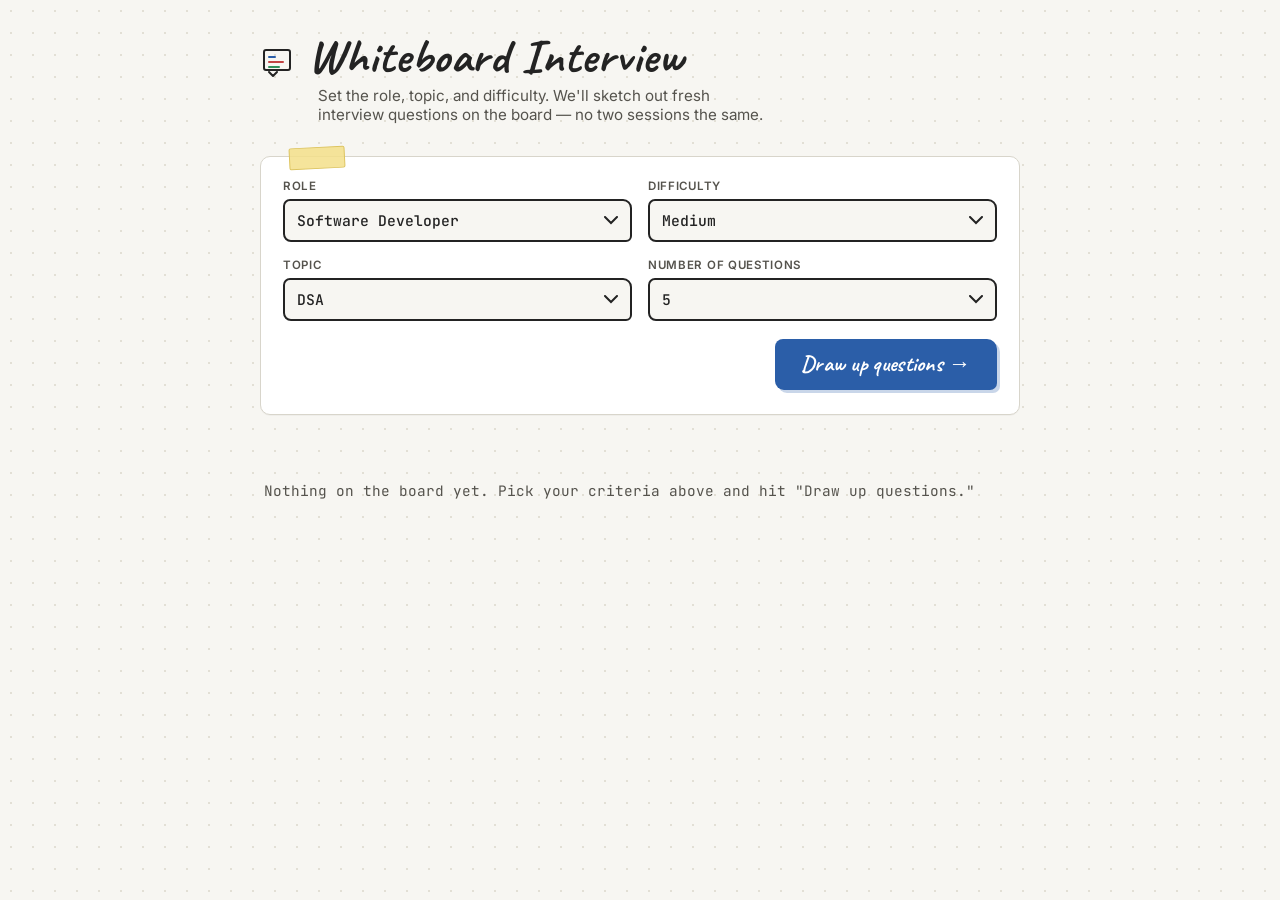
==== hey.html @ 367fd586 "Initial commit" ====
<!DOCTYPE html>
<html lang="en">
<head>
<meta charset="UTF-8">
<meta name="viewport" content="width=device-width, initial-scale=1.0">
<title>Whiteboard Interview — Question Generator</title>
<link rel="preconnect" href="https://fonts.googleapis.com">
<link href="https://fonts.googleapis.com/css2?family=Caveat:wght@500;700&family=JetBrains+Mono:wght@400;500;600&family=Inter:wght@400;500;600;700&display=swap" rel="stylesheet">
<link rel="stylesheet" href="hey2.css">
</head>
<body>
  <div class="board">
    <header>
      <svg width="34" height="34" viewBox="0 0 34 34" fill="none">
        <rect x="4" y="4" width="26" height="20" rx="2" stroke="#232323" stroke-width="2"/>
        <path d="M9 26 L13 30 L17 26" stroke="#232323" stroke-width="2" stroke-linecap="round" stroke-linejoin="round"/>
        <path d="M9 11 L15 11" stroke="#2b5ea8" stroke-width="2" stroke-linecap="round"/>
        <path d="M9 16 L23 16" stroke="#c14343" stroke-width="2" stroke-linecap="round"/>
        <path d="M9 21 L19 21" stroke="#2f8f5b" stroke-width="2" stroke-linecap="round"/>
      </svg>
      <h1>Whiteboard Interview</h1>
    </header>
    <p class="tagline">Set the role, topic, and difficulty. We'll sketch out fresh interview questions on the board — no two sessions the same.</p>

    <div class="panel">
      <div class="fields">
        <div class="field">
          <label for="role">Role</label>
          <select id="role">
            <option>Software Developer</option>
            <option>QA</option>
            <option>DevOps</option>
            <option>Frontend</option>
          </select>
        </div>
        <div class="field">
          <label for="difficulty">Difficulty</label>
          <select id="difficulty">
            <option>Easy</option>
            <option selected>Medium</option>
            <option>Hard</option>
          </select>
        </div>
        <div class="field">
          <label for="topic">Topic</label>
          <select id="topic">
            <option>DSA</option>
            <option>DBMS</option>
            <option>OOP</option>
            <option>OS</option>
            <option>CN</option>
          </select>
        </div>
        <div class="field">
          <label for="count">Number of questions</label>
          <select id="count">
            <option>5</option>
            <option>10</option>
            <option>15</option>
          </select>
        </div>
      </div>

      <div class="generate-row">
        <span id="status-msg"></span>
        <button id="generateBtn" type="button">Draw up questions →</button>
      </div>
    </div>

    <section class="results" id="results">
      <div class="empty-state">Nothing on the board yet. Pick your criteria above and hit "Draw up questions."</div>
    </section>

    <footer class="actions" id="actionsFooter" style="display:none;">
      <button class="eraser" id="eraseBtn" type="button">Wipe board clean</button>
    </footer>
  </div>

  <script src="hey4.js"></script>
  <script src="hey3.js"></script>
</body>
</html>
---- hey2.css ----
:root{
  --paper: #f7f6f2;
  --paper-edge: #eae8e1;
  --ink: #232323;
  --ink-soft: #55534d;
  --marker-blue: #2b5ea8;
  --marker-blue-soft: #e7edf6;
  --marker-green: #2f8f5b;
  --marker-green-soft: #e6f2ea;
  --marker-red: #c14343;
  --marker-red-soft: #f6e8e6;
  --sticky: #f4e08a;
  --sticky-edge: #ddc45f;
  --line: #d8d5cb;
}

* { box-sizing: border-box; }

@media (prefers-reduced-motion: reduce) {
  *, *::before, *::after { animation-duration: 0.001ms !important; transition-duration: 0.001ms !important; }
}

body {
  margin: 0;
  min-height: 100vh;
  background:
    radial-gradient(circle, #e2dfd5 1px, transparent 1px);
  background-size: 22px 22px;
  background-color: var(--paper);
  font-family: 'Inter', sans-serif;
  color: var(--ink);
  padding: 32px 16px 80px;
}

.board {
  max-width: 760px;
  margin: 0 auto;
}

header {
  display: flex;
  align-items: flex-end;
  gap: 14px;
  margin-bottom: 6px;
}

header svg { flex-shrink: 0; }

h1 {
  font-family: 'Caveat', cursive;
  font-weight: 700;
  font-size: 3rem;
  margin: 0;
  line-height: 1;
  color: var(--ink);
  letter-spacing: 0.5px;
}

.tagline {
  font-size: 0.95rem;
  color: var(--ink-soft);
  margin: 4px 0 32px 58px;
  max-width: 46ch;
}

.panel {
  background: #fff;
  border: 1.5px solid var(--line);
  border-radius: 10px;
  padding: 22px 22px 24px;
  box-shadow: 0 1px 0 rgba(0,0,0,0.03);
  position: relative;
}

.panel::before {
  content: "";
  position: absolute;
  top: -10px; left: 28px;
  width: 54px; height: 20px;
  background: rgba(244,224,138,0.85);
  border: 1px solid var(--sticky-edge);
  transform: rotate(-3deg);
  border-radius: 2px;
}

.fields {
  display: grid;
  grid-template-columns: repeat(2, 1fr);
  gap: 16px;
  margin-bottom: 8px;
}

.field label {
  display: block;
  font-size: 0.72rem;
  font-weight: 600;
  letter-spacing: 0.06em;
  text-transform: uppercase;
  color: var(--ink-soft);
  margin-bottom: 6px;
}

.field select {
  width: 100%;
  appearance: none;
  -webkit-appearance: none;
  background: var(--paper);
  border: 2px solid var(--ink);
  border-radius: 7px 9px 6px 8px;
  padding: 10px 34px 10px 12px;
  font-family: 'JetBrains Mono', monospace;
  font-size: 0.92rem;
  font-weight: 500;
  color: var(--ink);
  cursor: pointer;
  background-image: url("data:image/svg+xml,%3Csvg xmlns='http://www.w3.org/2000/svg' width='14' height='9' viewBox='0 0 14 9'%3E%3Cpath d='M1 1L7 7L13 1' stroke='%23232323' stroke-width='2' fill='none' stroke-linecap='round'/%3E%3C/svg%3E");
  background-repeat: no-repeat;
  background-position: right 12px center;
  transition: border-color 0.15s, transform 0.1s;
}

.field select:hover { border-color: var(--marker-blue); }
.field select:focus-visible {
  outline: 3px solid var(--marker-blue);
  outline-offset: 2px;
}

.generate-row {
  display: flex;
  justify-content: flex-end;
  align-items: center;
  gap: 10px;
  margin-top: 18px;
}

#status-msg {
  font-family: 'JetBrains Mono', monospace;
  font-size: 0.82rem;
  color: var(--marker-red);
}

button#generateBtn {
  font-family: 'Caveat', cursive;
  font-weight: 700;
  font-size: 1.4rem;
  color: #fff;
  background: var(--marker-blue);
  border: none;
  border-radius: 8px 10px 7px 9px;
  padding: 10px 26px 12px;
  cursor: pointer;
  letter-spacing: 0.3px;
  box-shadow: 3px 3px 0 rgba(43,94,168,0.25);
  transition: transform 0.12s ease, box-shadow 0.12s ease;
}

button#generateBtn:hover { transform: translate(-1px,-1px); box-shadow: 4px 4px 0 rgba(43,94,168,0.3); }
button#generateBtn:active { transform: translate(1px,1px); box-shadow: 1px 1px 0 rgba(43,94,168,0.3); }
button#generateBtn:disabled { opacity: 0.55; cursor: default; transform:none; box-shadow: 3px 3px 0 rgba(43,94,168,0.25); }
button#generateBtn:focus-visible { outline: 3px solid var(--ink); outline-offset: 3px; }

button.eraser {
  font-family: 'Inter', sans-serif;
  font-size: 0.82rem;
  font-weight: 600;
  color: var(--ink-soft);
  background: transparent;
  border: 1.5px dashed var(--line);
  border-radius: 7px;
  padding: 8px 14px;
  cursor: pointer;
}
button.eraser:hover { border-color: var(--marker-red); color: var(--marker-red); }
button.eraser:focus-visible { outline: 2px solid var(--marker-red); outline-offset: 2px; }

/* results */
.results { margin-top: 34px; }

.loading {
  font-family: 'JetBrains Mono', monospace;
  color: var(--ink-soft);
  font-size: 0.95rem;
  display: flex;
  align-items: center;
  gap: 10px;
  padding: 20px 4px;
}

.squiggle {
  width: 34px; height: 14px;
  flex-shrink: 0;
}
.squiggle path {
  fill: none;
  stroke: var(--marker-blue);
  stroke-width: 2.5;
  stroke-linecap: round;
  stroke-dasharray: 60;
  stroke-dashoffset: 60;
  animation: draw 1.1s ease-in-out infinite;
}
@keyframes draw {
  0% { stroke-dashoffset: 60; }
  50% { stroke-dashoffset: 0; }
  100% { stroke-dashoffset: -60; }
}

.q-card {
  display: flex;
  gap: 16px;
  padding: 20px 4px 22px;
  border-bottom: 1.5px solid var(--line);
  opacity: 0;
  animation: settle 0.4s ease forwards;
}
.q-card:last-child { border-bottom: none; }

@keyframes settle {
  from { opacity: 0; transform: translateY(6px); }
  to { opacity: 1; transform: translateY(0); }
}

.q-num {
  flex-shrink: 0;
  width: 40px; height: 40px;
  border: 2.5px solid currentColor;
  border-radius: 255px 15px 225px 15px / 15px 225px 15px 255px;
  display: flex; align-items: center; justify-content: center;
  font-family: 'Caveat', cursive;
  font-weight: 700;
  font-size: 1.35rem;
  margin-top: 2px;
}
.q-num.easy  { color: var(--marker-green); }
.q-num.medium{ color: var(--marker-blue); }
.q-num.hard  { color: var(--marker-red); }

.q-body { flex: 1; min-width: 0; }

.q-meta {
  display: flex;
  align-items: center;
  gap: 8px;
  margin-bottom: 6px;
}

.tag {
  font-family: 'Inter', sans-serif;
  font-size: 0.68rem;
  font-weight: 700;
  letter-spacing: 0.05em;
  text-transform: uppercase;
  padding: 2px 8px;
  border-radius: 4px;
}
.tag.easy   { color: var(--marker-green); background: var(--marker-green-soft); }
.tag.medium { color: var(--marker-blue);  background: var(--marker-blue-soft); }
.tag.hard   { color: var(--marker-red);   background: var(--marker-red-soft); }

.q-text {
  font-family: 'JetBrains Mono', monospace;
  font-size: 0.96rem;
  line-height: 1.5;
  color: var(--ink);
  margin: 0 0 10px;
}

.hint-toggle {
  font-family: 'Inter', sans-serif;
  font-size: 0.78rem;
  font-weight: 600;
  color: var(--marker-blue);
  background: none;
  border: none;
  padding: 0;
  cursor: pointer;
  text-decoration: underline;
  text-underline-offset: 3px;
}
.hint-toggle:focus-visible { outline: 2px solid var(--marker-blue); outline-offset: 3px; }

.hint-note {
  display: none;
  margin-top: 10px;
  background: var(--sticky);
  border: 1px solid var(--sticky-edge);
  border-radius: 2px 8px 2px 8px;
  padding: 10px 12px;
  font-family: 'Caveat', cursive;
  font-size: 1.15rem;
  line-height: 1.3;
  color: #3a3418;
  max-width: 90%;
  transform: rotate(-0.6deg);
  box-shadow: 1px 2px 4px rgba(0,0,0,0.08);
}
.hint-note.show { display: block; }

.empty-state {
  font-family: 'JetBrains Mono', monospace;
  color: var(--ink-soft);
  font-size: 0.9rem;
  padding: 30px 4px;
  line-height: 1.6;
}

footer.actions {
  display: flex;
  justify-content: flex-end;
  margin-top: 6px;
}

@media (max-width: 560px) {
  .fields { grid-template-columns: 1fr; }
  h1 { font-size: 2.3rem; }
  .tagline { margin-left: 0; }
  header { flex-direction: column; align-items: flex-start; gap: 4px; }
}
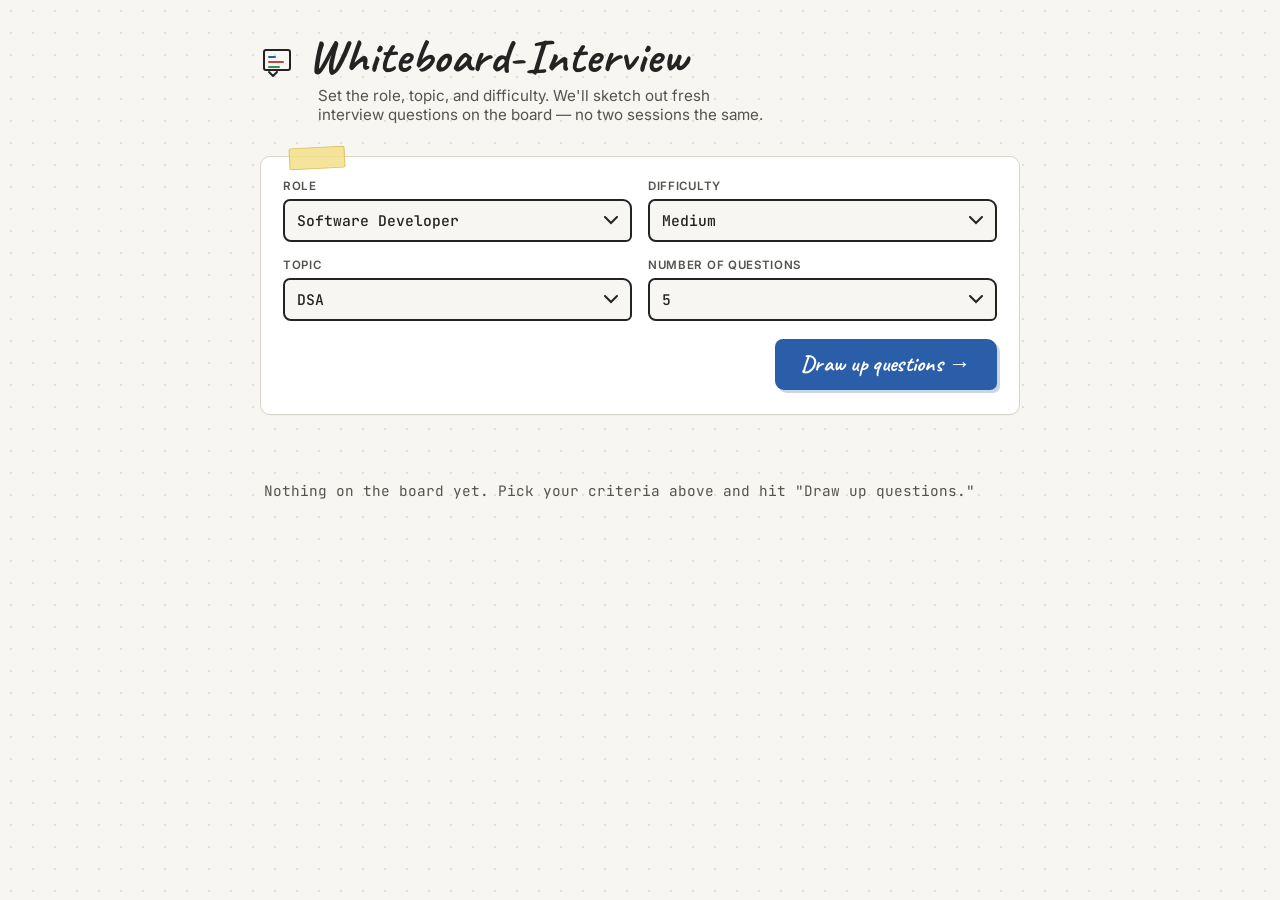
==== commit 20098a1d: "Update heading from 'Whiteboard Interview' to 'Whiteboard-Interview'" ====
--- a/hey.html
+++ b/hey.html
@@ -8,7 +8,7 @@
 <link href="https://fonts.googleapis.com/css2?family=Caveat:wght@500;700&family=JetBrains+Mono:wght@400;500;600&family=Inter:wght@400;500;600;700&display=swap" rel="stylesheet">
 <link rel="stylesheet" href="hey2.css">
 </head>
-<body>
+<body> 
   <div class="board">
     <header>
       <svg width="34" height="34" viewBox="0 0 34 34" fill="none">
@@ -18,7 +18,7 @@
         <path d="M9 16 L23 16" stroke="#c14343" stroke-width="2" stroke-linecap="round"/>
         <path d="M9 21 L19 21" stroke="#2f8f5b" stroke-width="2" stroke-linecap="round"/>
       </svg>
-      <h1>Whiteboard Interview</h1>
+      <h1>Whiteboard-Interview</h1>
     </header>
     <p class="tagline">Set the role, topic, and difficulty. We'll sketch out fresh interview questions on the board — no two sessions the same.</p>
 
